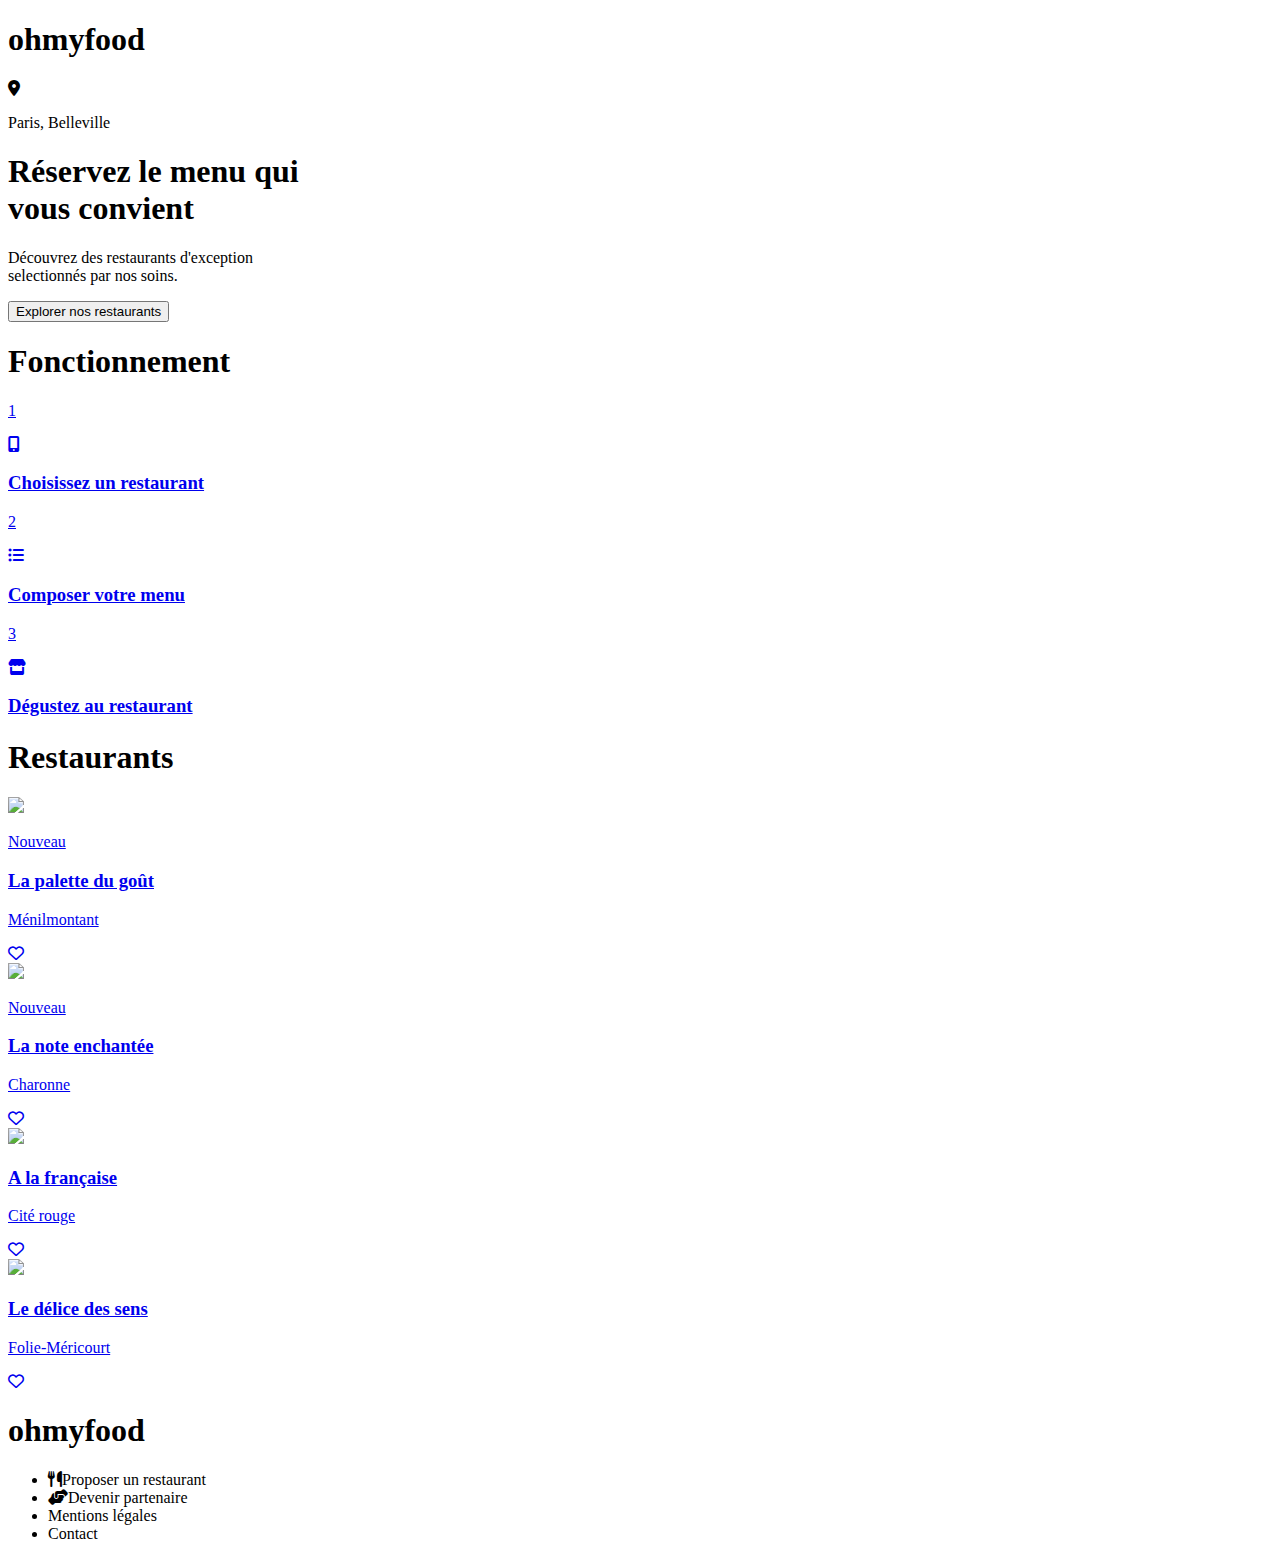
==== index.html @ 69e63d9c "first commit" ====
<!DOCTYPE html>
<html>
    <head>
        <title>ohmyfood</title>
        <link rel="stylesheet" href="sass/styles.css">
        <link href="https://fonts.googleapis.com/css2?family=Shrikhand&display=swap" rel="stylesheet">
        <link href='https://fonts.googleapis.com/css?family=Roboto' rel='stylesheet'>
        <link rel="stylesheet" href="https://cdnjs.cloudflare.com/ajax/libs/font-awesome/6.4.2/css/all.min.css">
        <meta name="viewport" content="width=device-width, initial-scale=1" />

    </head>
    <body>  

        <header>

          <div class="loader-wrapper"> 
            <div class="loader"></div>
          </div> 

       <div class="index-logo-container">
        <h1>ohmyfood</h1>
       </div>
       <div class="header-nav"> 
        <i class="fa-solid fa-location-dot"></i>
        <p>Paris, Belleville<P>
       </div>
        </header>

        <section class="hero">
            <div class="hero-text">
                <h1>Réservez le menu qui<br class="formobile"> vous convient</h1>
                <p>Découvrez des restaurants d'exception<br class="formobile"> selectionnés par nos soins.</p>
                <button class="button-primary">Explorer nos restaurants</button>
            </div>
        </section>
        
        <main>
            <div class="restaurant-nav">
                <h1>Fonctionnement</h1>
                <div class="nav_item">

                    <a href="#" class="nav-items">

                        <div class="nav-number">
                            <p>1</p>
                        </div>
                            
                        <i class="fa-solid fa-mobile-screen-button"></i>
                            <h3>Choisissez un restaurant</h3>
                        
                    </a>

                    <a href="#" class="nav-items">

                        <div class="nav-number">
                            <p>2</p>
                        </div>
                        <i class="fa-solid fa-list-ul"></i>
                            <h3>Composer votre menu</h3>
                        
                    </a>

                    <a href="#" class="nav-items">
                        <div class="nav-number">
                            <p>3</p>
                        </div>

                        <i class="fa-solid fa-store"></i>
                            <h3>Dégustez au restaurant</h3>
                        
                    </a>
                </div>

            </div>

           
        </main>

        <!-- Restaurant card section-->


        <section class="restaurant">

            <div class="section-title">
                <h1>Restaurants</h1>
            </div>

            <div class="restaurant-card-items">

                <a href="Lapalettedugout.html">
                    <article class="card">
                        <img src="image/jay-wennington-N_Y88TWmGwA-unsplash.jpg">
                        <div class="pop-up-text">
                            <p>Nouveau</p>
                            </div>
                            
                        <div class="card-content">
                            <div class="card-txt">
                                <h3 class="card-title">La palette du goût</h3>
                                <p class="card-subtitle">Ménilmontant</p>
                            </div>

                            <div class="card-icon">
                                <i class="fa-regular fa-heart"></i>
                            </div>

                        </div>
                    </article>
                </a>

                <a href="Lanoteenchantée.html">
                    <article class="card">
                        <img src="image/stil-u2Lp8tXIcjw-unsplash.jpg">
                        <div class="pop-up-text">
                            <p>Nouveau</p>
                            </div>
                        <div class="card-content">

                            <div class="card-txt">
                                <h3 class="card-title">La note enchantée</h3>
                                <p class="card-subtitle">Charonne</p>
                            </div>

                            <div class="card-icon">
                                <i class="fa-regular fa-heart"></i>
                            </div>

                        </div>
                    </article>
                </a>

                <a href="Alafrancaise.html">
                    <article class="card">
                        <img src="image/toa-heftiba-DQKerTsQwi0-unsplash.jpg">
                        <div class="card-content">
                            <div class="card-txt">
                                <h3 class="card-title">A la française</h3>
                                <p class="card-subtitle">Cité rouge</p>
                            </div>

                            <div class="card-icon">
                                <i class="fa-regular fa-heart"></i>
                            </div>

                        </div>
                    </article>
                </a>

                <a href="Ledélicedessens.html">
                    <article class="card">
                        <img src="image/louis-hansel-shotsoflouis-qNBGVyOCY8Q-unsplash.jpg">
                        <div class="card-content">
                            <div class="card-txt">
                                <h3 class="card-title">Le délice des sens</h3>
                                <p class="card-subtitle">Folie-Méricourt</p>
                            </div>

                            <div class="card-icon">
                                <i class="fa-regular fa-heart"></i>
                            </div>

                        </div>
                    </article>
                </a>
            </div>
            
        </section>

<!-- Restaurant card section fin -->






            


        <footer> 
            <div class="footer-nav">

                <div class="footer-logo">
                    <h1>ohmyfood</h1>
                </div>
                    
                <ul class="Footer-items">
                    <li class="Footer-items"><a ><i class="fa-solid fa-utensils"></i>Proposer un restaurant</a></li>
                    <li class="Footer-items"><a><i class="fa-solid fa-handshake-angle"></i>Devenir partenaire </a></li>
                    <li class="Footer-items-contact"><a>Mentions légales</a></li>
                    <li class="Footer-items-contact"><a>Contact</a></li>
                   
                </ul>

            </div>   
     </footer>
    </body>
</html>
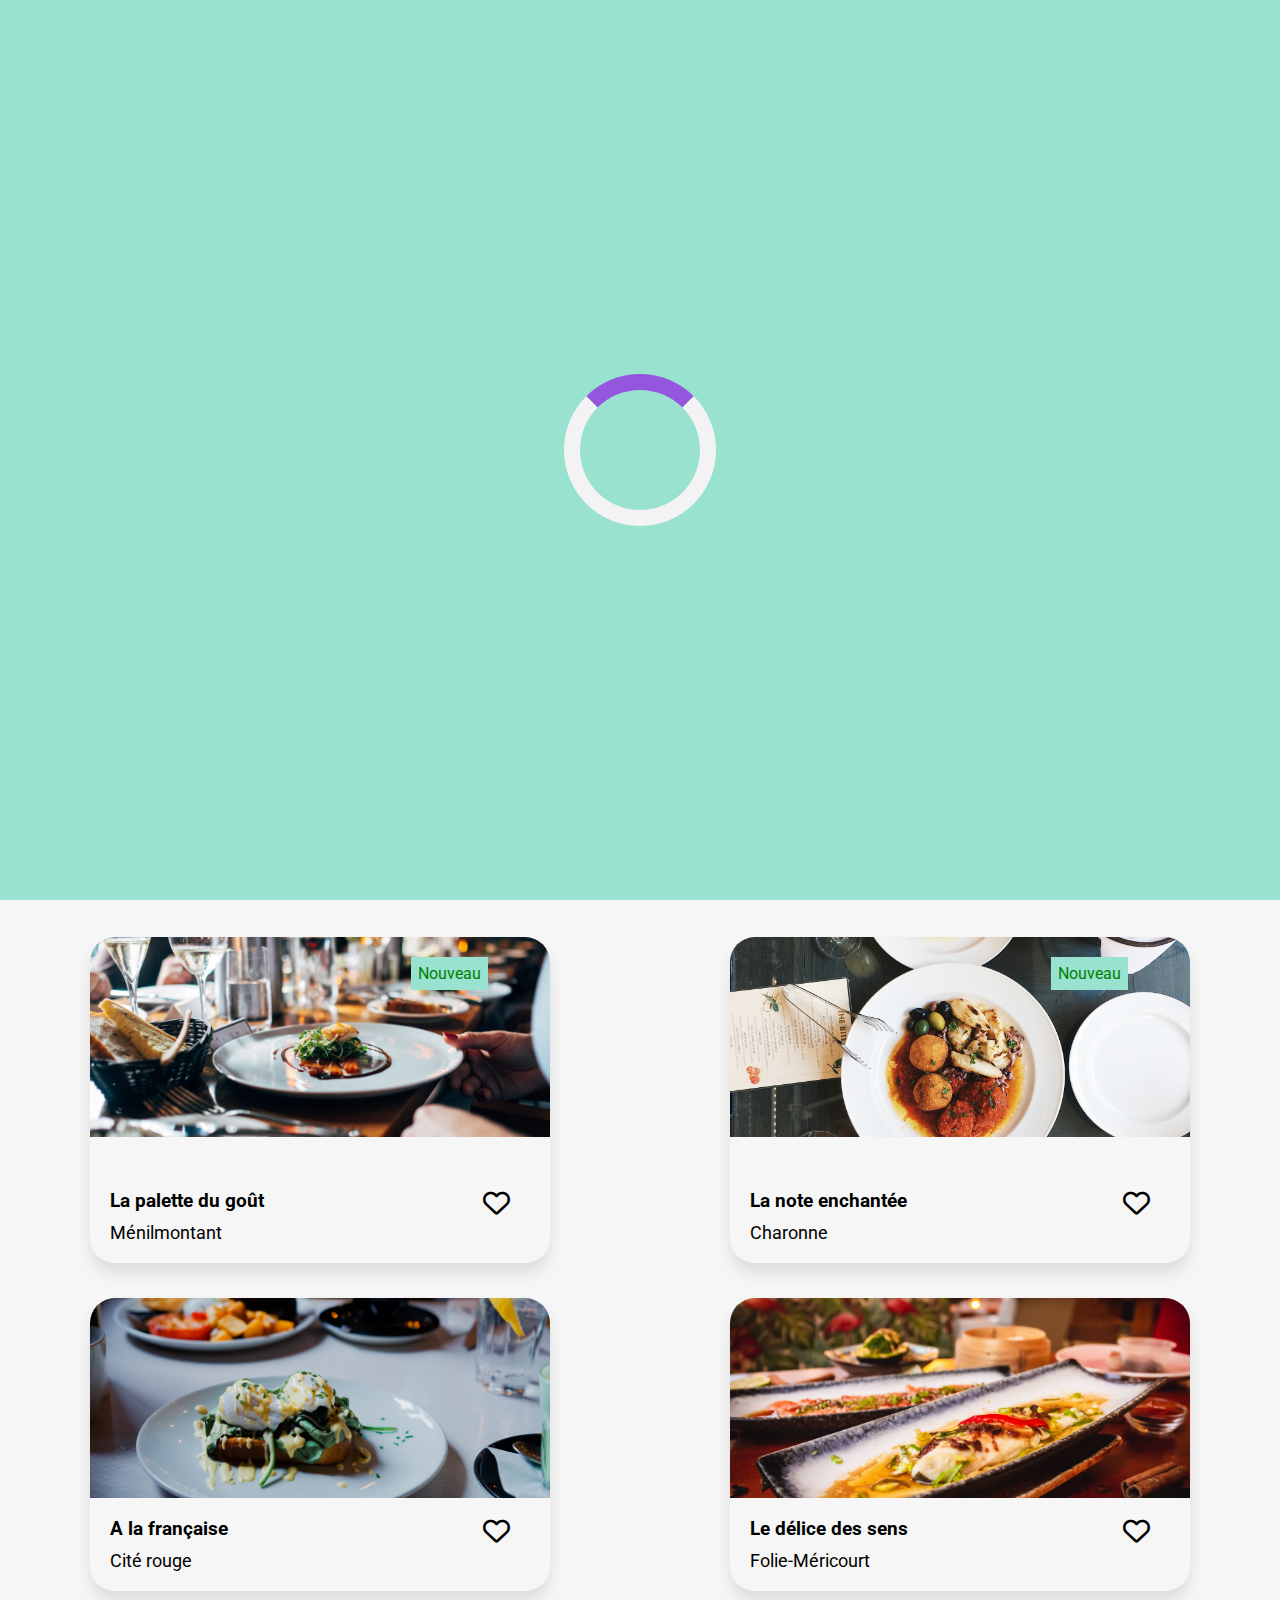
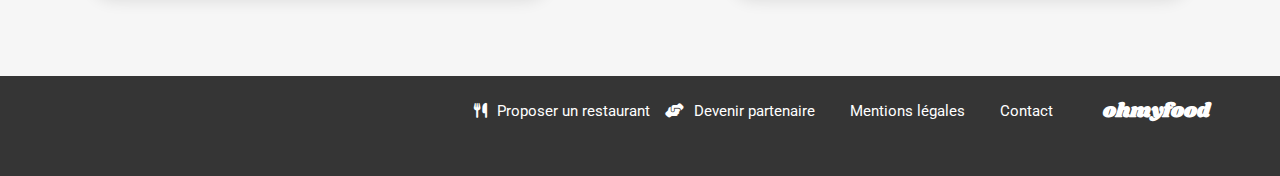
==== commit 120db1f3: "test paragraph" ====
--- a/index.html
+++ b/index.html
@@ -12,6 +12,7 @@
     <body>  
 
         <header>
+            <p>Lorem ipsum dolor sit amet consectetur adipisicing elit. Aliquid, molestias consequuntur modi quae velit voluptates voluptatibus! Itaque voluptatibus adipisci fuga facilis nemo, enim quibusdam dolorem iure non quis, nam magni!</p>
 
           <div class="loader-wrapper"> 
             <div class="loader"></div>
--- a/sass/styles.css
+++ b/sass/styles.css
@@ -0,0 +1,632 @@
+@charset "UTF-8";
+/** Main section*/
+/** Main restaurant card*/
+/** Main restaurant card end*/
+/** Main section*/
+/** Main restaurant card*/
+/** Main restaurant card end*/
+header {
+  /* -- LA ROUE (spinner) -- */
+  /* -- L'ANIMATION de rotation du loader -- */
+  /* -- L'ANIMATION qui fait disparaître le conteneur loader-wrapper -- */
+  display: flex;
+  font-family: "shrikhand", cursive;
+  justify-content: center;
+  align-items: center;
+  color: black;
+  font-size: 20px;
+  margin-top: 20px;
+  display: flex;
+  flex-direction: column;
+  justify-content: center;
+  align-items: center;
+  width: 100%;
+}
+header .loader-wrapper {
+  position: fixed; /* On se fixe à la fenêtre */
+  top: 0;
+  left: 0;
+  width: 100vw; /* On prend toute la largeur de la fenêtre */
+  height: 100vh; /* ... et toute la hauteur */
+  background-color: #99E2D0;
+  display: flex; /* Pour centrer la roue */
+  align-items: center;
+  justify-content: center;
+  z-index: 9999; /* Devant tout autre élément */
+  /* On crée une animation qui va faire disparaître le conteneur au bout de X secondes */
+  /* Durée d'animation: 1s | Délai avant de commencer l'animation: 2s */
+  animation: fadeOut 1s ease 2s forwards;
+}
+header .loader {
+  /* Anneau : large bord clair, dessus coloré, cercle arrondi */
+  border: 16px solid #f3f3f3; /* Gris clair */
+  border-top: 16px solid #9356DC; /* Couleur d'accent */
+  border-radius: 50%; /* Cercle */
+  width: 120px;
+  height: 120px;
+  animation: spin 2s linear infinite; /* Tourne sur lui-même */
+}
+@keyframes spin {
+  0% {
+    transform: rotate(0deg);
+  }
+  100% {
+    transform: rotate(360deg);
+  }
+}
+@keyframes fadeOut {
+  100% {
+    opacity: 0; /* On rend transparent */
+    visibility: hidden; /* Pour ne plus le voir/sélectionner */
+  }
+}
+header .header-nav {
+  display: flex;
+  font-family: "shrikhand", cursive;
+  justify-content: center;
+  align-items: center;
+  color: black;
+  font-size: 20px;
+  margin-top: 20px;
+  width: 100%;
+  background-color: #EAEAEA;
+  box-shadow: 1px 5px 7px rgba(0, 0, 0, 0.2), 0px -2px 7px rgba(0, 0, 0, 0.2);
+  height: 60px;
+}
+header .header-nav i {
+  padding-right: 20px;
+}
+
+/** Main section*/
+/** Main restaurant card*/
+/** Main restaurant card end*/
+.hero {
+  display: flex;
+  flex-direction: column;
+  justify-content: center;
+  align-items: center;
+  width: 100%;
+  font-family: "Roboto", sans-serif;
+  background-color: #F6F6F6;
+  padding-top: 50px;
+  padding-bottom: 0px;
+}
+.hero .hero-text {
+  display: flex;
+  flex-direction: column;
+  justify-content: center;
+  align-items: center;
+  width: 100%;
+  text-align: center;
+  padding-bottom: 30px;
+}
+@media (min-width: 768px) {
+  .hero .hero-text .formobile {
+    display: none;
+  }
+}
+.hero .hero-text h1 {
+  margin-bottom: 30px;
+}
+.hero .hero-text p {
+  font-size: 15px;
+  padding-bottom: 40px;
+}
+.hero .hero-text .button-primary {
+  border-radius: 30px;
+  display: flex;
+  justify-content: center;
+  align-items: center;
+  background: linear-gradient(0deg, rgba(255, 255, 255, 0.15) 0%, rgba(255, 255, 255, 0.15) 100%), linear-gradient(201deg, #9356DC -5.2%, #FF79DA 110.74%);
+  color: white;
+  padding: 15px;
+  font-family: Roboto, sans-serif;
+  font-size: 16px;
+  font-style: normal;
+  font-weight: 500;
+  line-height: normal;
+  border: none;
+  align-self: center;
+  justify-self: center;
+  padding: 20px;
+  margin-bottom: 60px;
+  box-shadow: 0px 10px 15px rgba(0, 0, 0, 0.2);
+}
+.hero .hero-text .button-primary:hover:hover::before {
+  content: "";
+  position: absolute;
+  top: 0;
+  left: 0;
+  width: 100%;
+  height: 100%;
+  pointer-events: none;
+  background: linear-gradient(120deg, rgba(255, 255, 255, 0) 0%, rgba(255, 255, 255, 0.2) 50%, rgba(255, 255, 255, 0) 100%);
+  transition: background 0.4s;
+}
+
+/** Main section*/
+/** Main restaurant card*/
+/** Main restaurant card end*/
+main {
+  padding-top: 60px;
+}
+
+.restaurant-nav h1 {
+  padding-left: 25px;
+  font-size: 23px;
+}
+@media (min-width: 768px) {
+  .restaurant-nav h1 {
+    margin-left: 5%;
+  }
+}
+
+@media (min-width: 768px) {
+  .nav_item {
+    display: flex;
+    flex-position: row;
+    justify-content: center;
+  }
+}
+
+.nav-items {
+  display: flex;
+  justify-content: center;
+  align-items: center;
+  padding: 30px;
+  font-family: "Roboto", sans-serif;
+  flex-direction: row;
+  padding-left: 0px;
+  border: 1px solid lightgrey;
+  border-radius: 20px;
+  color: black;
+  list-style: none;
+  margin-top: 30px;
+  box-shadow: 0px 10px 15px rgba(0, 0, 0, 0.1);
+  text-decoration: none;
+  position: relative;
+  width: 77%;
+  justify-self: center;
+  background-color: #F6F6F6;
+}
+@media (min-width: 768px) {
+  .nav-items {
+    width: 23%;
+    margin-right: 45px;
+  }
+}
+.nav-items .nav-number {
+  border: 1px transparent;
+  background-color: #9356DC;
+  color: white;
+  padding: 5px;
+  padding-left: 9px;
+  padding-right: 9px;
+  border-radius: 20px;
+  position: absolute;
+  left: -17px;
+}
+.nav-items .nav-number2 {
+  border: 1px transparent;
+  background-color: #9356DC;
+  color: white;
+  padding: 5px;
+  padding-left: 9px;
+  padding-right: 9px;
+  border-radius: 20px;
+  position: absolute;
+  right: 55px;
+}
+.nav-items .fa-solid {
+  font-size: 27px;
+  color: grey;
+}
+.nav-items .fa-solid:hover {
+  color: #9356DC;
+}
+.nav-items h3 {
+  padding-left: 25px;
+  font-size: 19px;
+  font-weight: 400;
+}
+
+/** Main section*/
+/** Main restaurant card*/
+/** Main restaurant card end*/
+footer {
+  background-color: #353535;
+  width: 100%;
+  height: 100px;
+}
+@media (min-width: 768px) {
+  footer {
+    align-content: center;
+  }
+}
+footer .footer-nav {
+  width: 100%;
+  background-color: var(--Grey, #353535);
+  padding-bottom: 30px;
+}
+@media (min-width: 768px) {
+  footer .footer-nav {
+    display: flex;
+    flex-direction: row-reverse;
+    width: 100%;
+    align-items: center;
+    align-self: center;
+  }
+}
+footer .footer-nav h1 {
+  font-size: 20px;
+}
+footer .footer-nav .footer-logo {
+  display: flex;
+  font-family: "shrikhand", cursive;
+  justify-content: center;
+  align-items: center;
+  color: black;
+  font-size: 20px;
+  margin-top: 20px;
+  color: white;
+  display: flex;
+  padding-bottom: 15px;
+  padding-top: 20px;
+  font-size: 20px;
+  font-size: 16px;
+  background: var(--Grey, #353535);
+  justify-self: flex-start;
+}
+@media (min-width: 768px) {
+  footer .footer-nav .footer-logo {
+    padding: 0px;
+    padding-left: 50px;
+    padding-right: 70px;
+    margin: 0px;
+  }
+}
+@media (min-width: 768px) {
+  footer .footer-nav .Footer-items {
+    display: flex;
+    flex-direction: row;
+    justify-content: space-around;
+    align-items: center;
+    padding: 0px 0px 0px 15px;
+    align-self: center;
+    font-size: 15px;
+  }
+}
+@media (min-width: 768px) {
+  footer .footer-nav .Footer-items-contact {
+    display: flex;
+    flex-direction: row;
+    justify-content: space-around;
+    align-items: center;
+    padding: 0px 0px 0px 15px;
+    margin-left: 20px;
+    font-size: 15px;
+  }
+}
+footer .footer-nav li {
+  display: flex;
+  justify-content: flex-start;
+  align-items: center;
+  text-decoration: none;
+  color: white;
+  padding-bottom: 10px;
+  font-size: 20px;
+  font-family: "Roboto", sans-serif;
+}
+footer .footer-nav li i {
+  padding-right: 10px;
+}
+
+.restaurant {
+  background-color: #F6F6F6;
+  padding-top: 50px;
+  margin-top: 70px;
+  padding-bottom: 50px;
+}
+
+.section-title {
+  padding-left: 30px;
+  padding-bottom: 30px;
+  font-family: "Roboto", sans-serif;
+  justify-content: flex-start;
+  font-size: 16px;
+}
+@media (min-width: 768px) {
+  .section-title {
+    padding-left: 7%;
+  }
+}
+
+@media (min-width: 768px) {
+  .restaurant-card-items {
+    display: grid;
+    grid-template-columns: repeat(2, 1fr);
+    justify-items: center;
+    align-items: center;
+  }
+}
+.restaurant-card-items a {
+  text-decoration: none;
+}
+.restaurant-card-items a .pop-up-text {
+  text-decoration: none;
+  background-color: #99E2D0;
+  color: green;
+  position: relative;
+  top: -180px;
+  right: -130px;
+  padding: 7px;
+}
+@media (min-width: 768px) {
+  .restaurant-card-items a {
+    width: 80%;
+    margin-bottom: 10px;
+  }
+}
+.restaurant-card-items a .card {
+  display: flex;
+  flex-direction: column;
+  justify-self: center;
+  align-items: center;
+  display: flex;
+  width: 90%;
+  margin-bottom: 25px;
+  border-radius: 25px;
+  text-decoration: none;
+  box-shadow: 0px 10px 15px rgba(0, 0, 0, 0.1);
+}
+.restaurant-card-items a .card img {
+  width: 100%;
+  height: 200px;
+  -o-object-fit: cover;
+     object-fit: cover;
+  border-radius: 25px 25px 0px 0px;
+}
+.restaurant-card-items a .card-content {
+  display: flex;
+  flex-direction: row;
+  width: 100%;
+}
+.restaurant-card-items a .card-content .card-txt {
+  font-family: "Roboto", sans-serif;
+  font-size: 16px;
+  color: black;
+  padding-top: 20px;
+  justify-items: flex-start;
+  padding-left: 20px;
+  padding-bottom: 20px;
+  width: 70%;
+}
+.restaurant-card-items a .card-content .card-txt p {
+  font-size: 18px;
+  padding-top: 10px;
+  font-weight: normal;
+}
+.restaurant-card-items a .card-content .card-icon {
+  display: flex;
+  justify-content: flex-end;
+  padding-right: 40px;
+  padding-top: 20px;
+  padding-bottom: 20px;
+  width: 30%;
+}
+.restaurant-card-items a .card-content .card-icon i {
+  font-size: 27px;
+  position: relative;
+  display: inline-block;
+  color: black;
+  height: -moz-min-content;
+  height: min-content;
+  border-radius: 100%;
+}
+.restaurant-card-items a .card-content .card-icon i:hover {
+  color: #9356DC;
+  /* ajout de la couleur de fond coeur*/
+}
+.restaurant-card-items a .card-content .card-icon i:hover::before {
+  content: "\f004";
+  font-family: "Font Awesome 6 Free";
+  font-weight: 900;
+  top: 0;
+  left: 0;
+  width: 100%;
+  height: 100%;
+  z-index: 1;
+}
+
+body {
+  width: 100%;
+  font-family: "Roboto", sans-serif;
+}
+
+.header-nav-palette {
+  display: flex;
+  align-items: center;
+  flex-direction: row;
+  width: 100%;
+  justify-content: center;
+  padding-bottom: 10px;
+  justify-self: center;
+}
+.header-nav-palette .header-nav-arrow {
+  display: flex;
+  flex-direction: row;
+  justify-content: space-around;
+  width: 30%;
+  font-size: 26px;
+  justify-content: start;
+  text-decoration: none;
+  color: black;
+  position: relative;
+  right: -25px;
+  width: 10%;
+}
+
+.restaurant-menues {
+  border-radius: 35px;
+  background-color: #F6F6F6;
+  position: relative;
+  top: -35px;
+}
+@media (min-width: 768px) {
+  .restaurant-menues {
+    display: flex;
+    flex-direction: column;
+    width: 70%;
+    justify-self: center;
+  }
+}
+
+.logo-container {
+  width: 95%;
+  display: flex;
+  flex-direction: row;
+  align-items: center;
+  justify-content: center;
+}
+
+.index-logo-container {
+  width: 70%;
+  display: flex;
+  flex-direction: row;
+  align-items: center;
+  justify-content: center;
+}
+
+.hero-picture img {
+  width: 100%;
+  height: 250px;
+  -o-object-fit: cover;
+     object-fit: cover;
+}
+@media (min-width: 768px) {
+  .hero-picture img {
+    height: 500px;
+    -o-object-fit: cover;
+       object-fit: cover;
+  }
+}
+
+.restaurant-name {
+  display: flex;
+  font-family: "shrikhand", cursive;
+  justify-content: center;
+  align-items: center;
+  color: black;
+  font-size: 20px;
+  margin-top: 20px;
+  font-size: 18px;
+  display: flex;
+  flex-direction: row;
+  justify-content: flex-start;
+  align-items: center;
+  width: 100%;
+  padding-left: 20px;
+  margin-top: 0px;
+  padding-top: 35px;
+}
+@media (min-width: 768px) {
+  .restaurant-name {
+    justify-content: center;
+  }
+}
+.restaurant-name i {
+  font-size: 35px;
+  padding-left: 35px;
+}
+
+.menu-titre a {
+  text-decoration: none;
+  color: black;
+}
+
+.text-entree {
+  display: flex;
+  padding-left: 15px;
+  padding-bottom: 10px;
+  padding-top: 25px;
+  margin-bottom: 5px;
+}
+@media (min-width: 768px) {
+  .text-entree {
+    justify-content: center;
+    width: 60%;
+  }
+}
+.text-entree h3 {
+  border-bottom: solid rgb(17, 207, 166);
+  width: 45px;
+}
+@media (min-width: 768px) {
+  .text-entree h3 {
+    justify-self: start;
+  }
+}
+
+.menu-titre {
+  display: flex;
+  flex-direction: column;
+  width: 100%;
+}
+
+.menu-items {
+  display: flex;
+  flex-direction: column;
+  justify-content: center;
+  padding-top: 25px;
+}
+
+.menu-item {
+  display: flex;
+  justify-self: center;
+  flex-direction: row;
+  margin-bottom: 15px;
+  width: 87%;
+  border-radius: 20px;
+  box-shadow: 0px 10px 15px rgba(0, 0, 0, 0.1), 0px -10px 15px rgba(0, 0, 0, 0.1);
+  padding: 20px 0px 20px 20px;
+}
+@media (min-width: 768px) {
+  .menu-item {
+    width: 60%;
+  }
+}
+.menu-item h2 {
+  font-size: 19px;
+  font-weight: bold;
+}
+.menu-item p {
+  font-size: 15px;
+  padding-right: 10px;
+}
+.menu-item .menu-item-text {
+  display: flex;
+  flex-direction: column;
+  width: 90%;
+}
+.menu-item .menu-price {
+  display: flex;
+  justify-content: flex-end;
+  width: 10%;
+  align-items: end;
+  font-size: 22px;
+  font-weight: 600;
+}
+
+.hero .button-primary {
+  width: 62%;
+}
+@media (min-width: 768px) {
+  .hero .button-primary {
+    width: 26%;
+  }
+}
+
+* {
+  margin: 0;
+  padding: 0;
+}/*# sourceMappingURL=styles.css.map */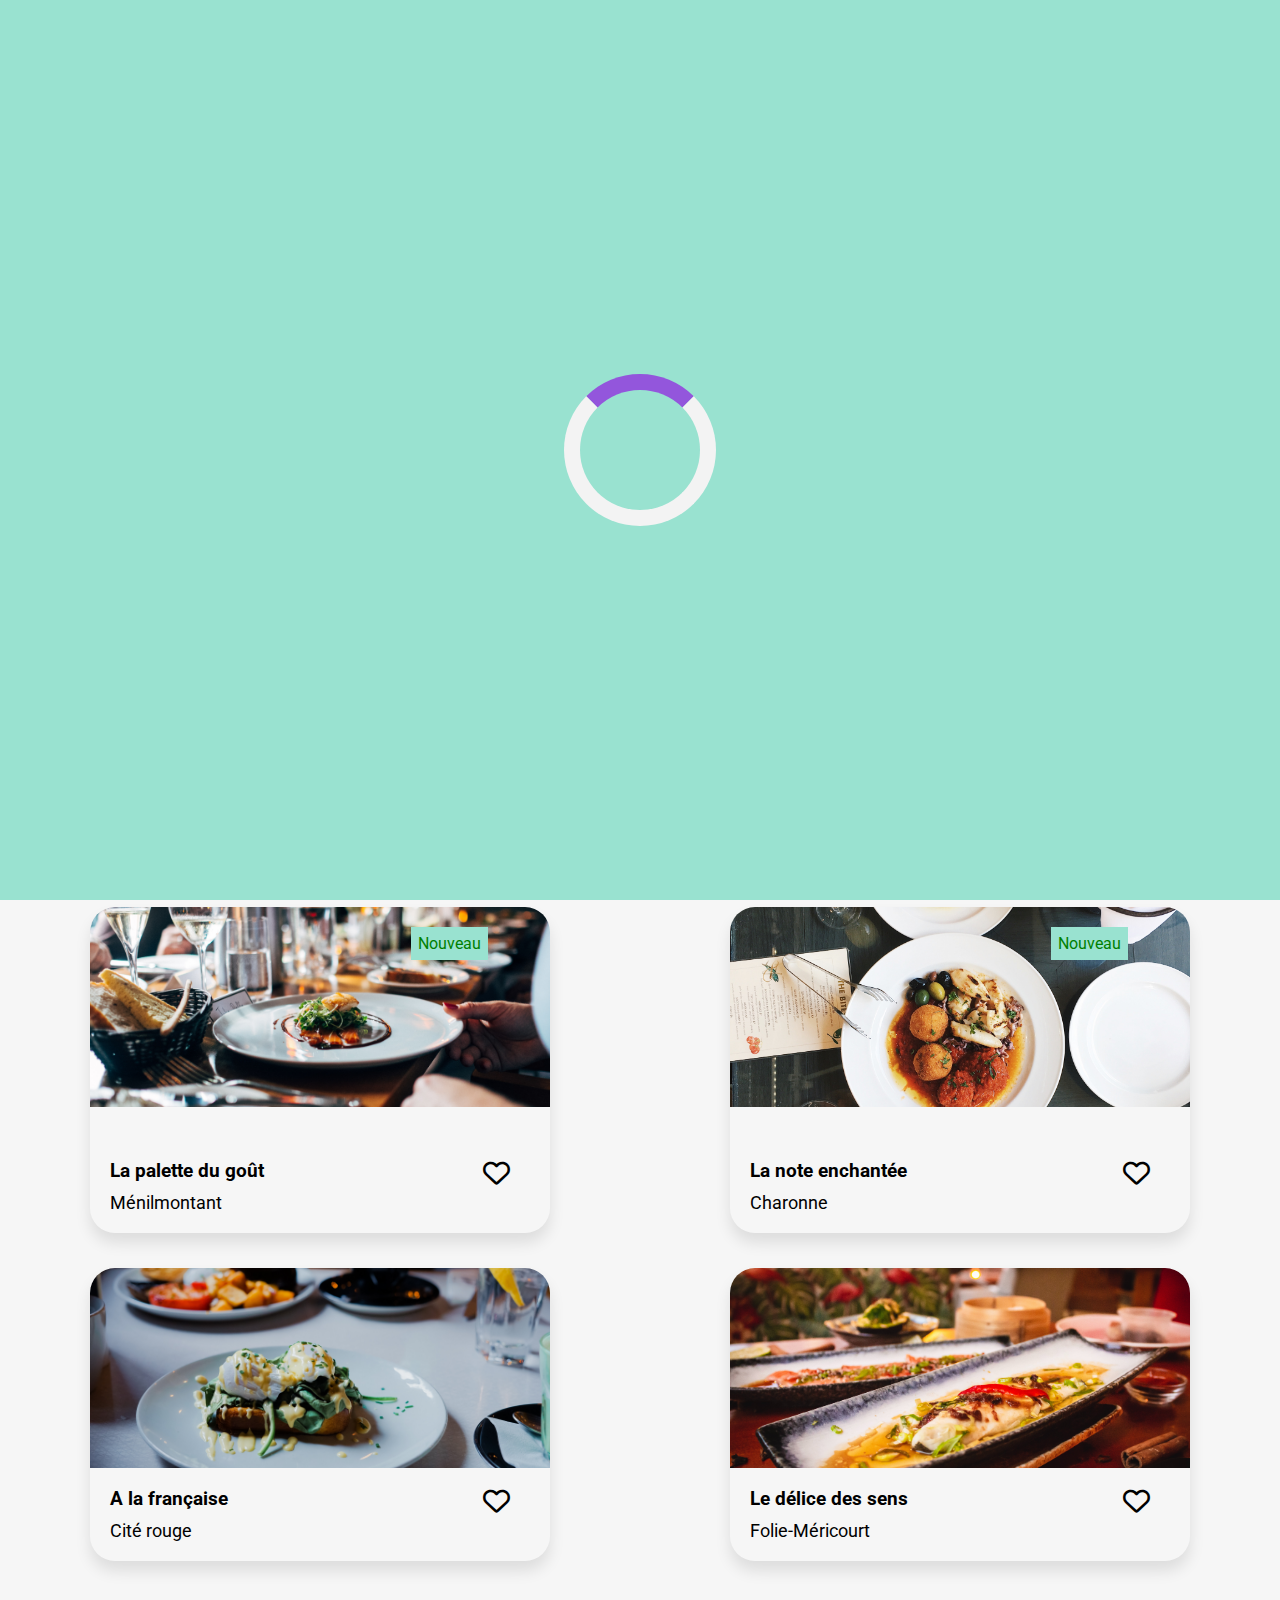
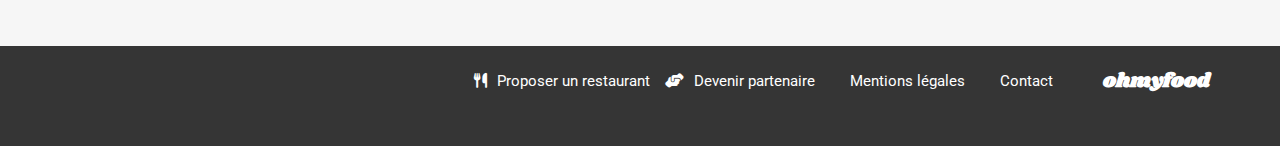
==== commit 11a3b5cc: "Highlight primary button" ====
--- a/index.html
+++ b/index.html
@@ -12,7 +12,7 @@
     <body>  
 
         <header>
-            <p>Lorem ipsum dolor sit amet consectetur adipisicing elit. Aliquid, molestias consequuntur modi quae velit voluptates voluptatibus! Itaque voluptatibus adipisci fuga facilis nemo, enim quibusdam dolorem iure non quis, nam magni!</p>
+                                                                                                                                                                                                                                                                                                                                                                                                         b
 
           <div class="loader-wrapper"> 
             <div class="loader"></div>
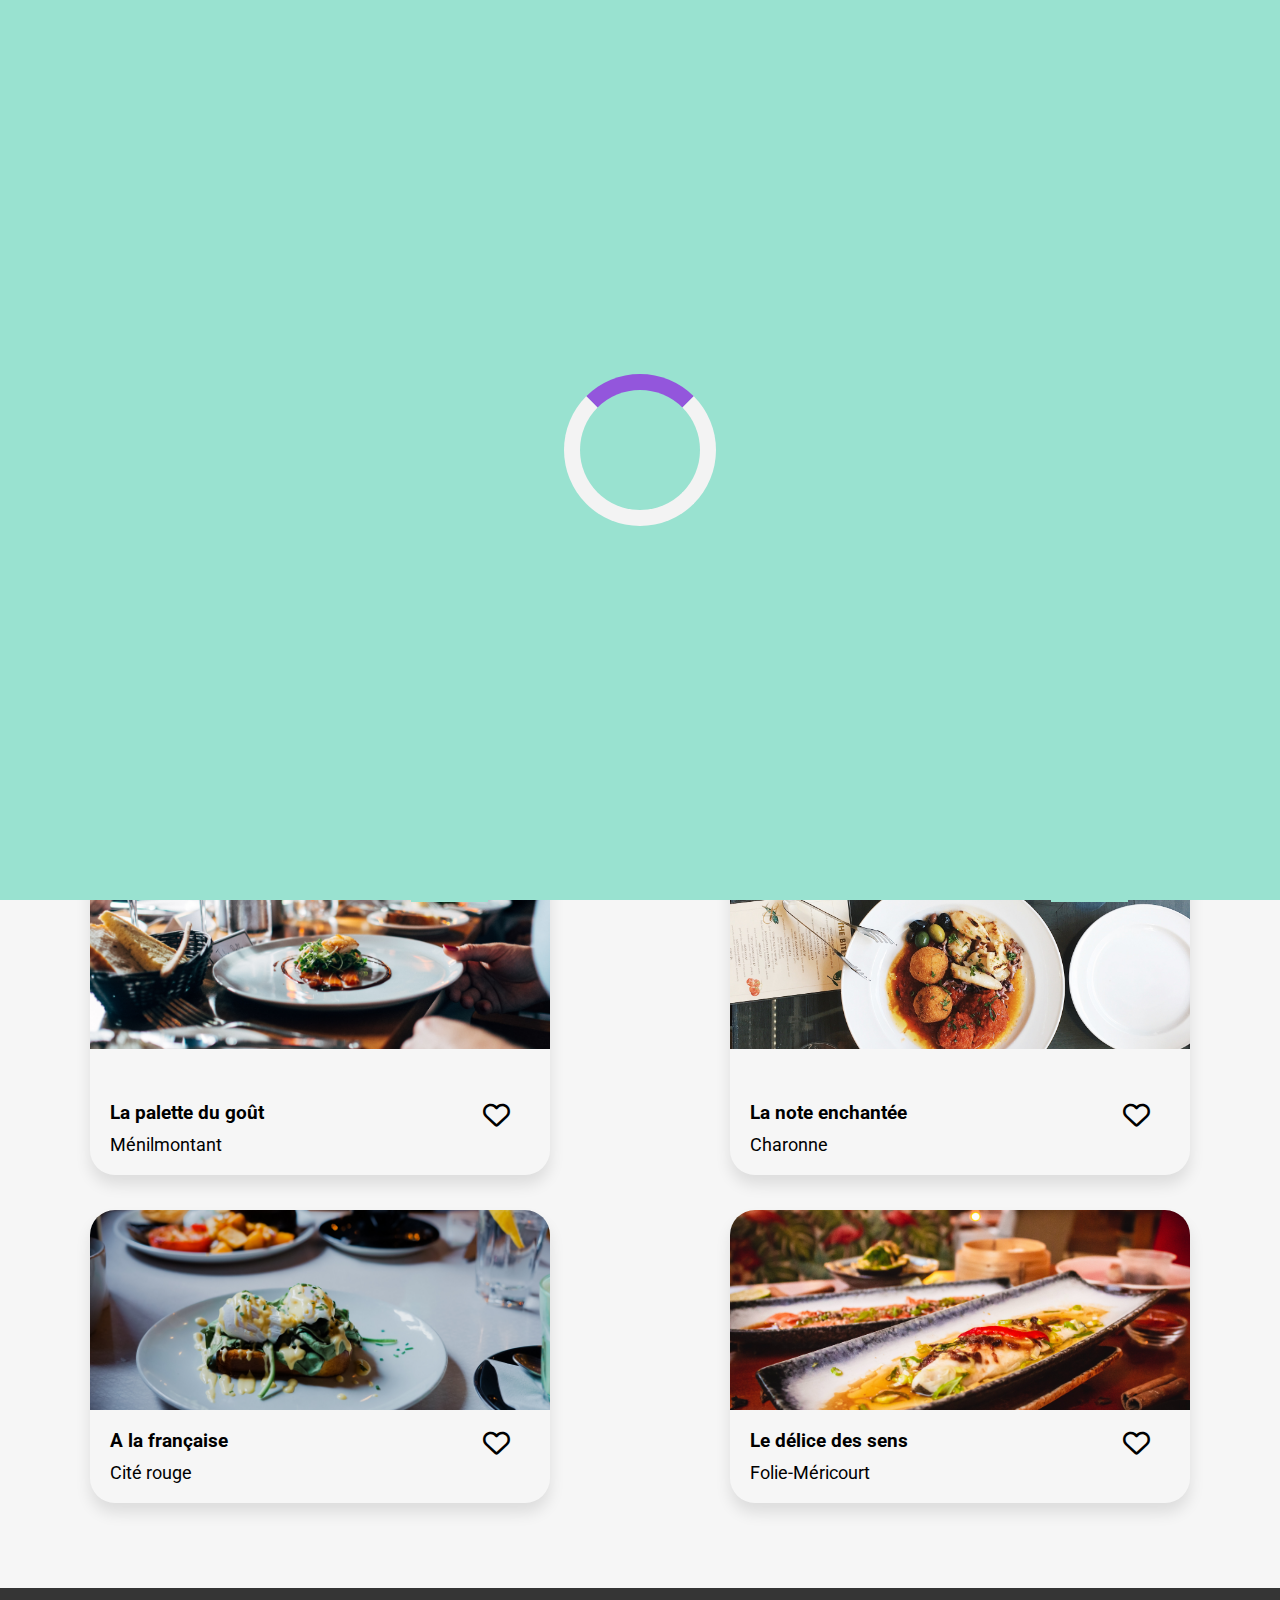
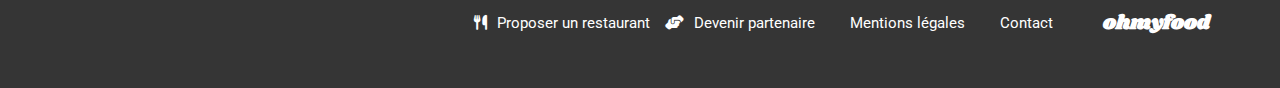
==== commit 662ee3c7: "Fading page effect" ====
--- a/index.html
+++ b/index.html
@@ -12,7 +12,6 @@
     <body>  
 
         <header>
-                                                                                                                                                                                                                                                                                                                                                                                                         b
 
           <div class="loader-wrapper"> 
             <div class="loader"></div>
--- a/sass/styles.css
+++ b/sass/styles.css
@@ -68,10 +68,12 @@
   color: black;
   font-size: 20px;
   margin-top: 20px;
+  font-family: roboto, sans-serif;
   width: 100%;
   background-color: #EAEAEA;
   box-shadow: 1px 5px 7px rgba(0, 0, 0, 0.2), 0px -2px 7px rgba(0, 0, 0, 0.2);
-  height: 60px;
+  height: 40px;
+  padding: 10px;
 }
 header .header-nav i {
   padding-right: 20px;
@@ -107,29 +109,34 @@
 }
 .hero .hero-text h1 {
   margin-bottom: 30px;
+  font-weight: 900;
+  font-size: 40px;
 }
 .hero .hero-text p {
-  font-size: 15px;
+  font-size: 20px;
   padding-bottom: 40px;
+  font-family: "Roboto", sans-serif;
+  font-weight: normal;
 }
 .hero .hero-text .button-primary {
-  border-radius: 30px;
+  position: relative;
+  border-radius: 90px;
   display: flex;
   justify-content: center;
   align-items: center;
   background: linear-gradient(0deg, rgba(255, 255, 255, 0.15) 0%, rgba(255, 255, 255, 0.15) 100%), linear-gradient(201deg, #9356DC -5.2%, #FF79DA 110.74%);
   color: white;
-  padding: 15px;
+  padding: 20px;
   font-family: Roboto, sans-serif;
-  font-size: 16px;
+  font-size: 30px;
   font-style: normal;
   font-weight: 500;
   line-height: normal;
   border: none;
   align-self: center;
   justify-self: center;
-  padding: 20px;
-  margin-bottom: 60px;
+  padding: 18px 23px 18px 23px;
+  margin-bottom: 15px;
   box-shadow: 0px 10px 15px rgba(0, 0, 0, 0.2);
 }
 .hero .hero-text .button-primary:hover:hover::before {
@@ -157,7 +164,7 @@
 }
 @media (min-width: 768px) {
   .restaurant-nav h1 {
-    margin-left: 5%;
+    margin-left: 7%;
   }
 }
 
@@ -173,7 +180,7 @@
   display: flex;
   justify-content: center;
   align-items: center;
-  padding: 30px;
+  padding: 25px;
   font-family: "Roboto", sans-serif;
   flex-direction: row;
   padding-left: 0px;
@@ -425,7 +432,6 @@
 }
 .restaurant-card-items a .card-content .card-icon i:hover {
   color: #9356DC;
-  /* ajout de la couleur de fond coeur*/
 }
 .restaurant-card-items a .card-content .card-icon i:hover::before {
   content: "\f004";
@@ -617,13 +623,39 @@
   font-weight: 600;
 }
 
-.hero .button-primary {
-  width: 62%;
-}
-@media (min-width: 768px) {
-  .hero .button-primary {
-    width: 26%;
-  }
+@keyframes expandAndFade {
+  0% {
+    max-height: 0;
+    opacity: 0;
+  }
+  100% {
+    max-height: 400px;
+    opacity: 1;
+  }
+}
+.entree,
+.menu,
+.dessert {
+  max-height: 0;
+  opacity: 0;
+  /* Important pour masquer le contenu quand max-height est 0 */
+  /* Juste pour visualiser la zone */
+  padding: 10px;
+}
+
+.entree {
+  animation: expandAndFade 2s ease forwards;
+  animation-delay: 0s;
+}
+
+.menu {
+  animation: expandAndFade 2s ease forwards;
+  animation-delay: 2s;
+}
+
+.dessert {
+  animation: expandAndFade 2s ease forwards;
+  animation-delay: 4s;
 }
 
 * {
